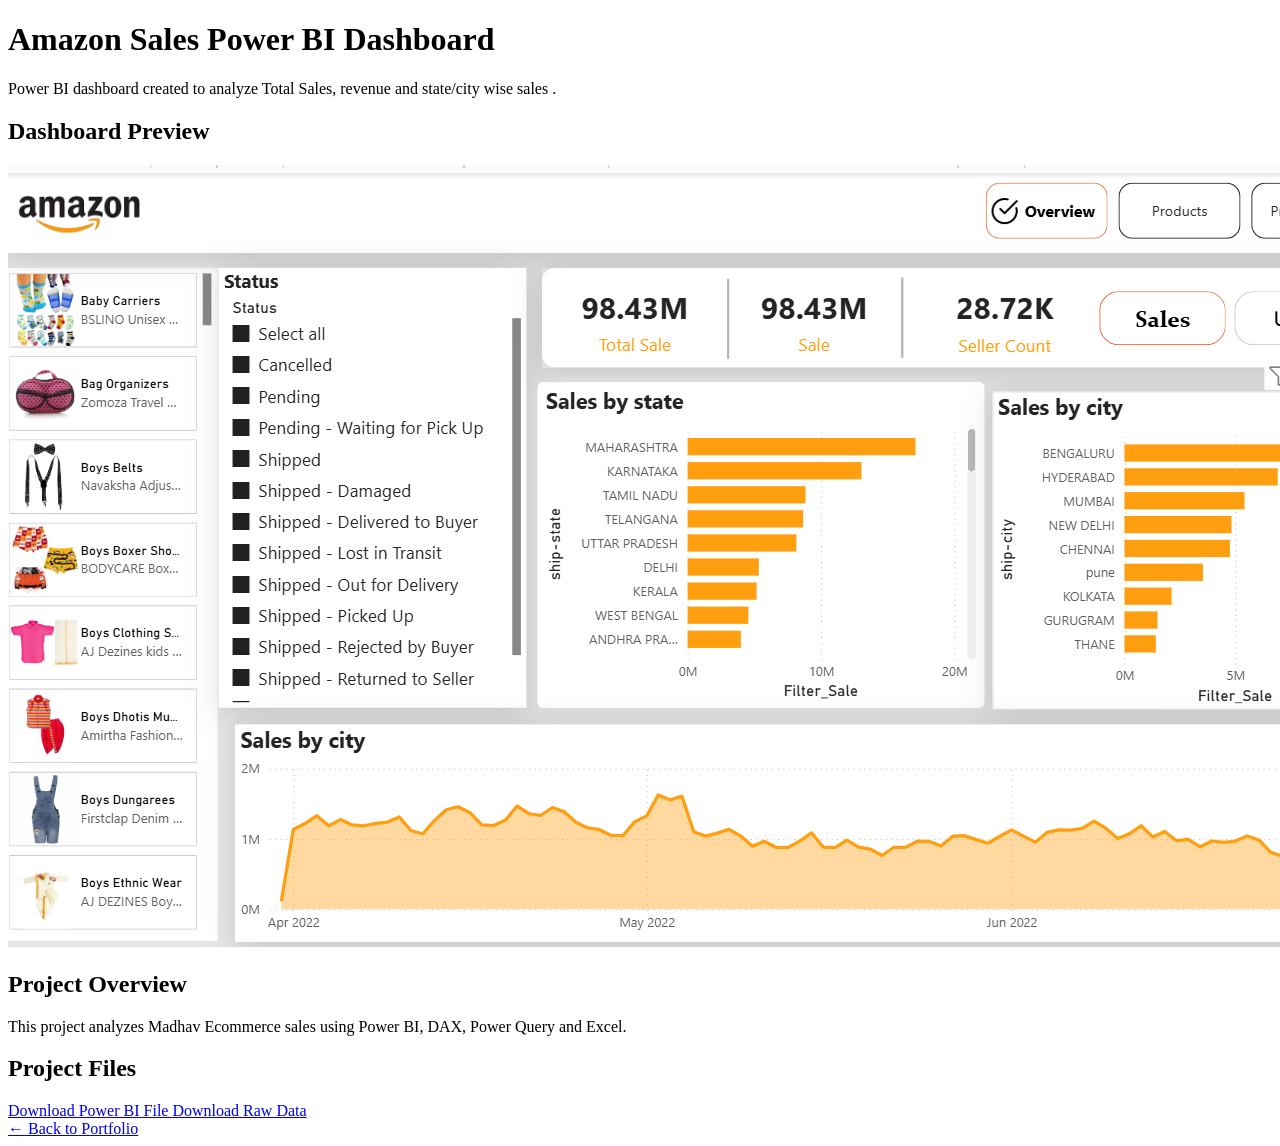
==== projects/power bi/amazon dashboard/project.html @ 37bec1ab "Initial portfolio" ====
<!DOCTYPE html>
<html lang="en">

<head>
    <meta charset="UTF-8">
    <meta name="viewport" content="width=device-width, initial-scale=1.0">

    <title>Customer Churn Power BI Dashboard</title>

    <link rel="stylesheet" href="../../style.css">
</head>

<body>

    <main class="project-page">

        <h1>Amazon Sales Power BI Dashboard</h1>

        <p class="project-description">
            Power BI dashboard created to analyze Total Sales,
            revenue and state/city wise sales .
        </p>


        <!-- Dashboard Preview -->

        <section class="project-section">

            <h2>Dashboard Preview</h2>

            <img
                src="dashboard.png"
                alt="Customer Churn Power BI Dashboard"
                class="dashboard-image">

        </section>


        <!-- Project Details -->

        <section class="project-section">

            <h2>Project Overview</h2>

            <p>
                This project analyzes Madhav Ecommerce  sales
                using Power BI, DAX, Power Query and Excel.
            </p>

        </section>


        <!-- Project Files -->

        <section class="project-section">

            <h2>Project Files</h2>

            <div class="project-files">

                <a
                    href="bi files/2.dashboard.pbix"
                    download 
                    class="file-button">

                    Download Power BI File

                </a>
                <a 
                    href = "raw files/raw files.zip"
                    download
                    class="file-button">
                     Download Raw Data
                  </a>

            </div>

        </section>


        <a href="../../../index.html" class="back-button">
            ← Back to Portfolio
        </a>

    </main>

</body>

</html>
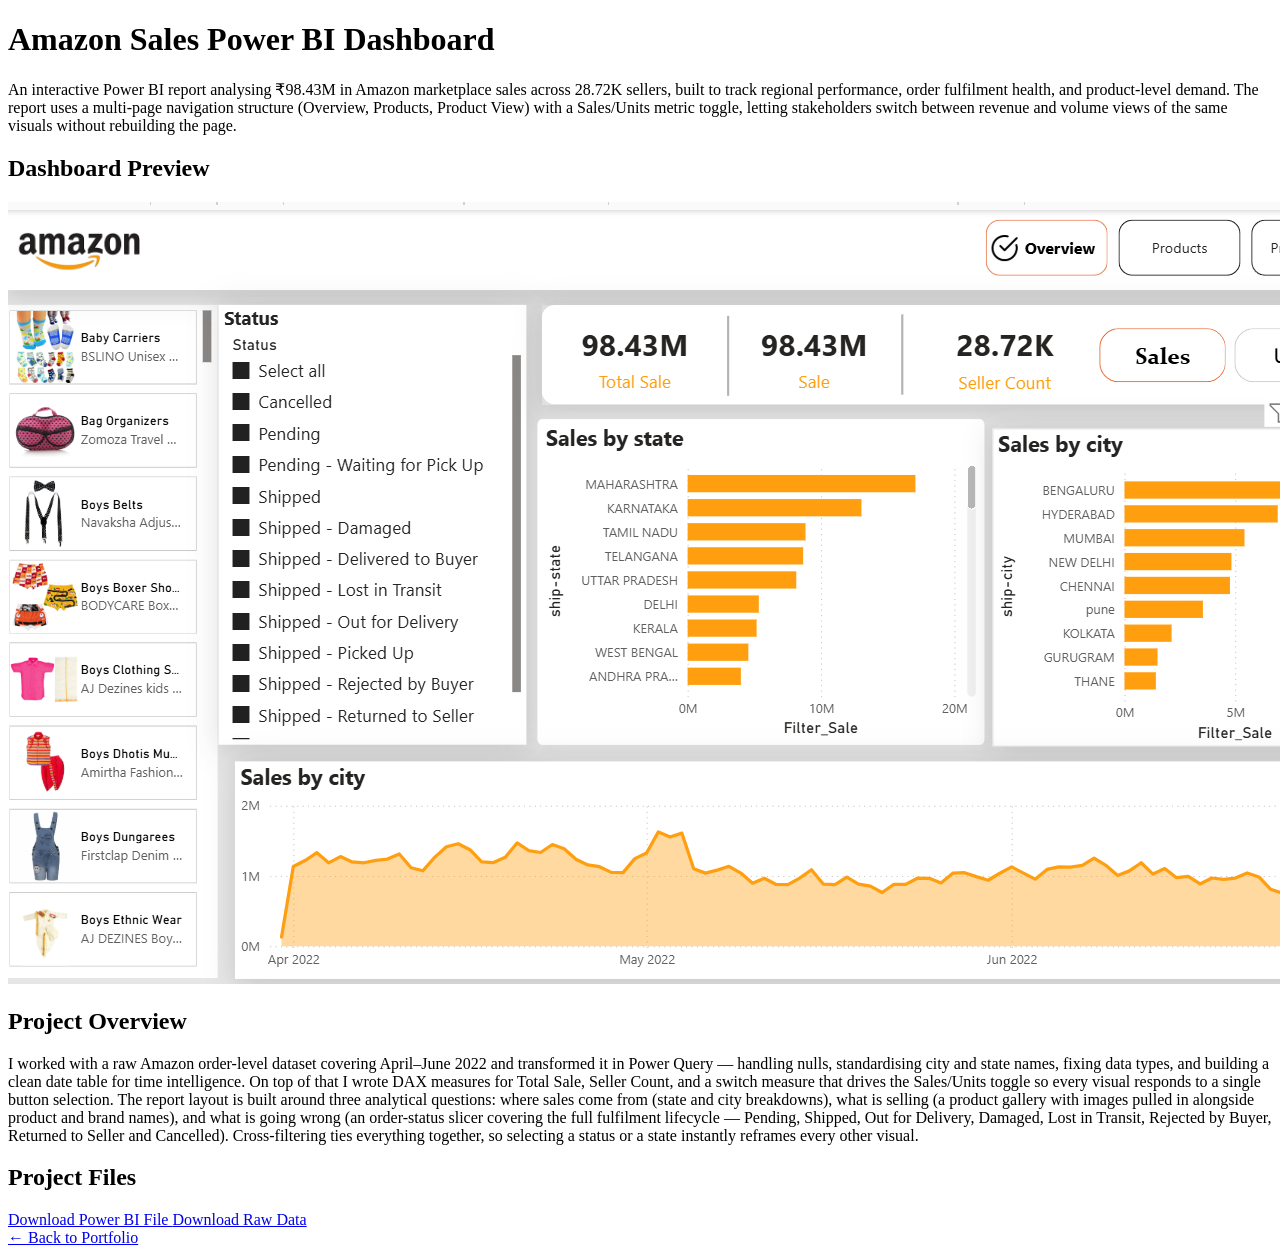
==== commit 887cd7b9: "Update Portfolio" ====
--- a/projects/power bi/amazon dashboard/project.html
+++ b/projects/power bi/amazon dashboard/project.html
@@ -17,8 +17,7 @@
         <h1>Amazon Sales Power BI Dashboard</h1>
 
         <p class="project-description">
-            Power BI dashboard created to analyze Total Sales,
-            revenue and state/city wise sales .
+            An interactive Power BI report analysing ₹98.43M in Amazon marketplace sales across 28.72K sellers, built to track regional performance, order fulfilment health, and product-level demand. The report uses a multi-page navigation structure (Overview, Products, Product View) with a Sales/Units metric toggle, letting stakeholders switch between revenue and volume views of the same visuals without rebuilding the page.
         </p>
 
 
@@ -43,8 +42,8 @@
             <h2>Project Overview</h2>
 
             <p>
-                This project analyzes Madhav Ecommerce  sales
-                using Power BI, DAX, Power Query and Excel.
+               I worked with a raw Amazon order-level dataset covering April–June 2022 and transformed it in Power Query — handling nulls, standardising city and state names, fixing data types, and building a clean date table for time intelligence. On top of that I wrote DAX measures for Total Sale, Seller Count, and a switch measure that drives the Sales/Units toggle so every visual responds to a single button selection.
+                The report layout is built around three analytical questions: where sales come from (state and city breakdowns), what is selling (a product gallery with images pulled in alongside product and brand names), and what is going wrong (an order-status slicer covering the full fulfilment lifecycle — Pending, Shipped, Out for Delivery, Damaged, Lost in Transit, Rejected by Buyer, Returned to Seller and Cancelled). Cross-filtering ties everything together, so selecting a status or a state instantly reframes every other visual.
             </p>
 
         </section>
